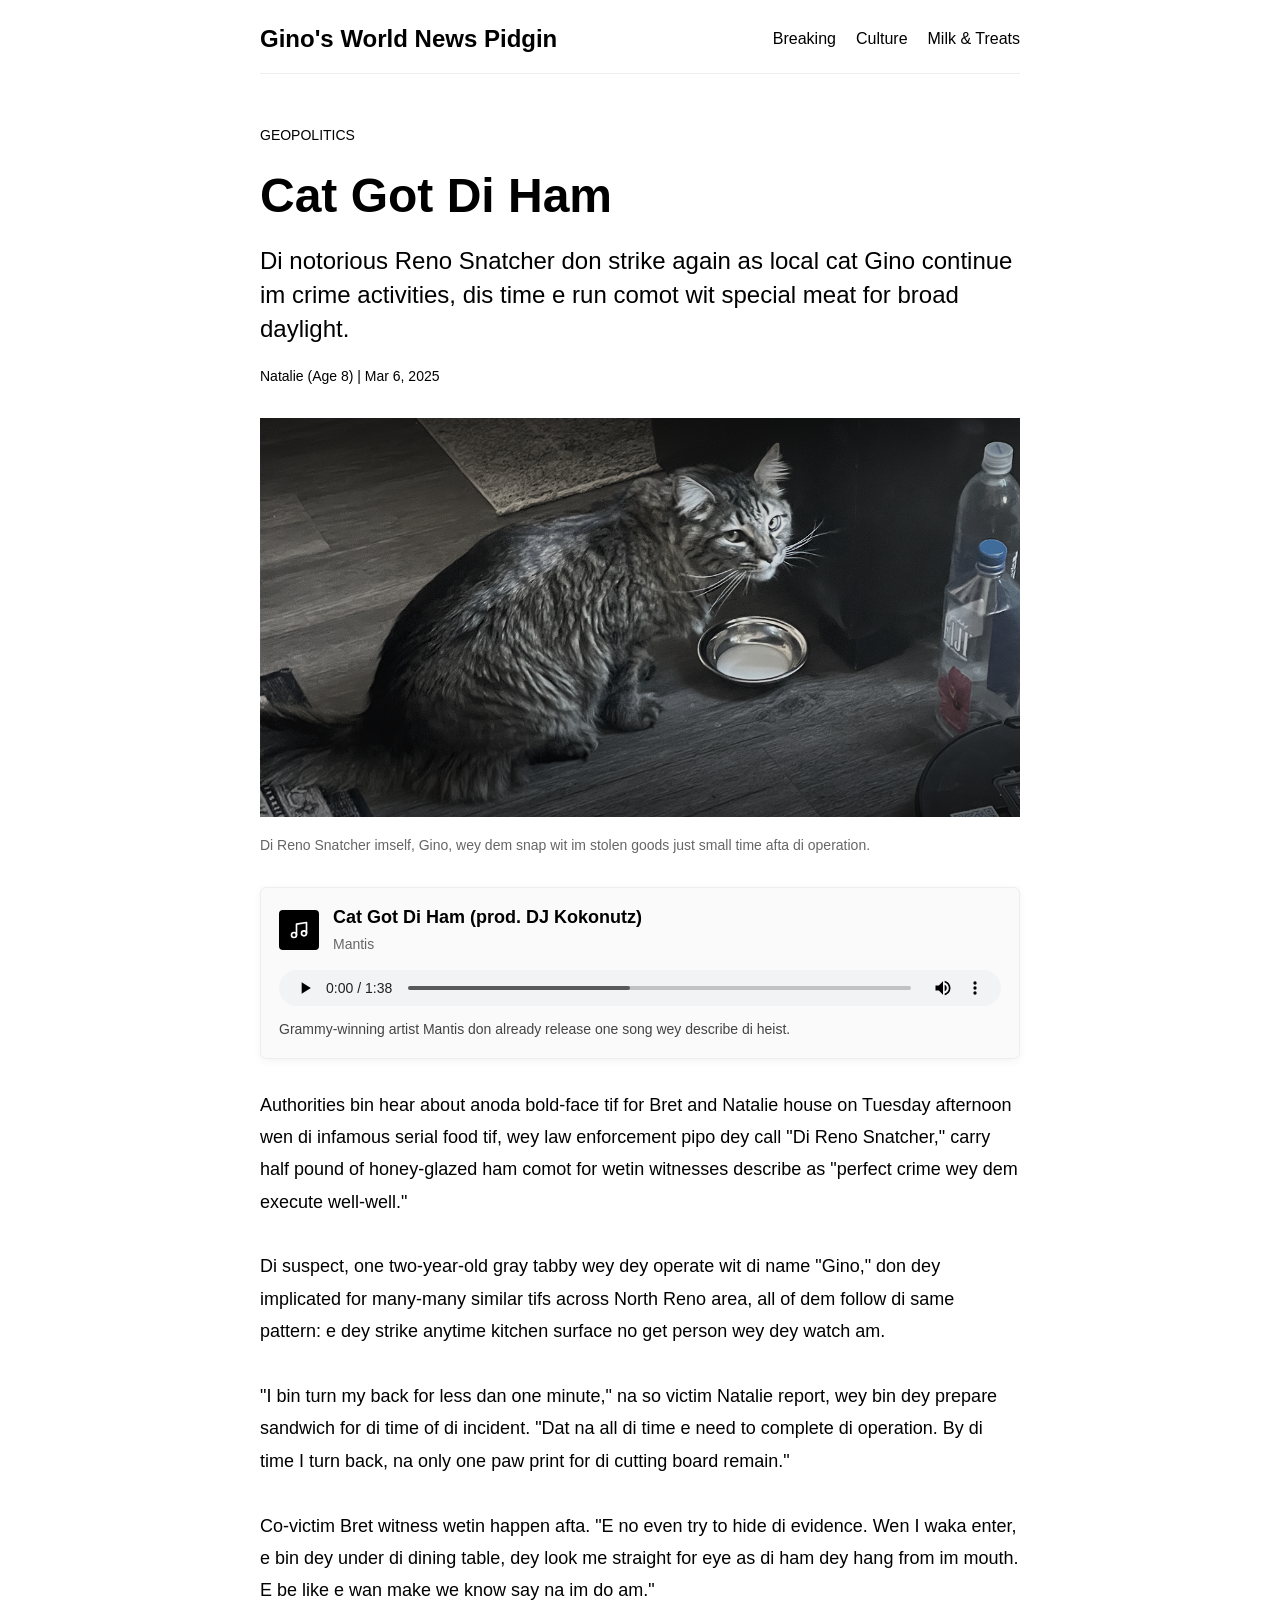
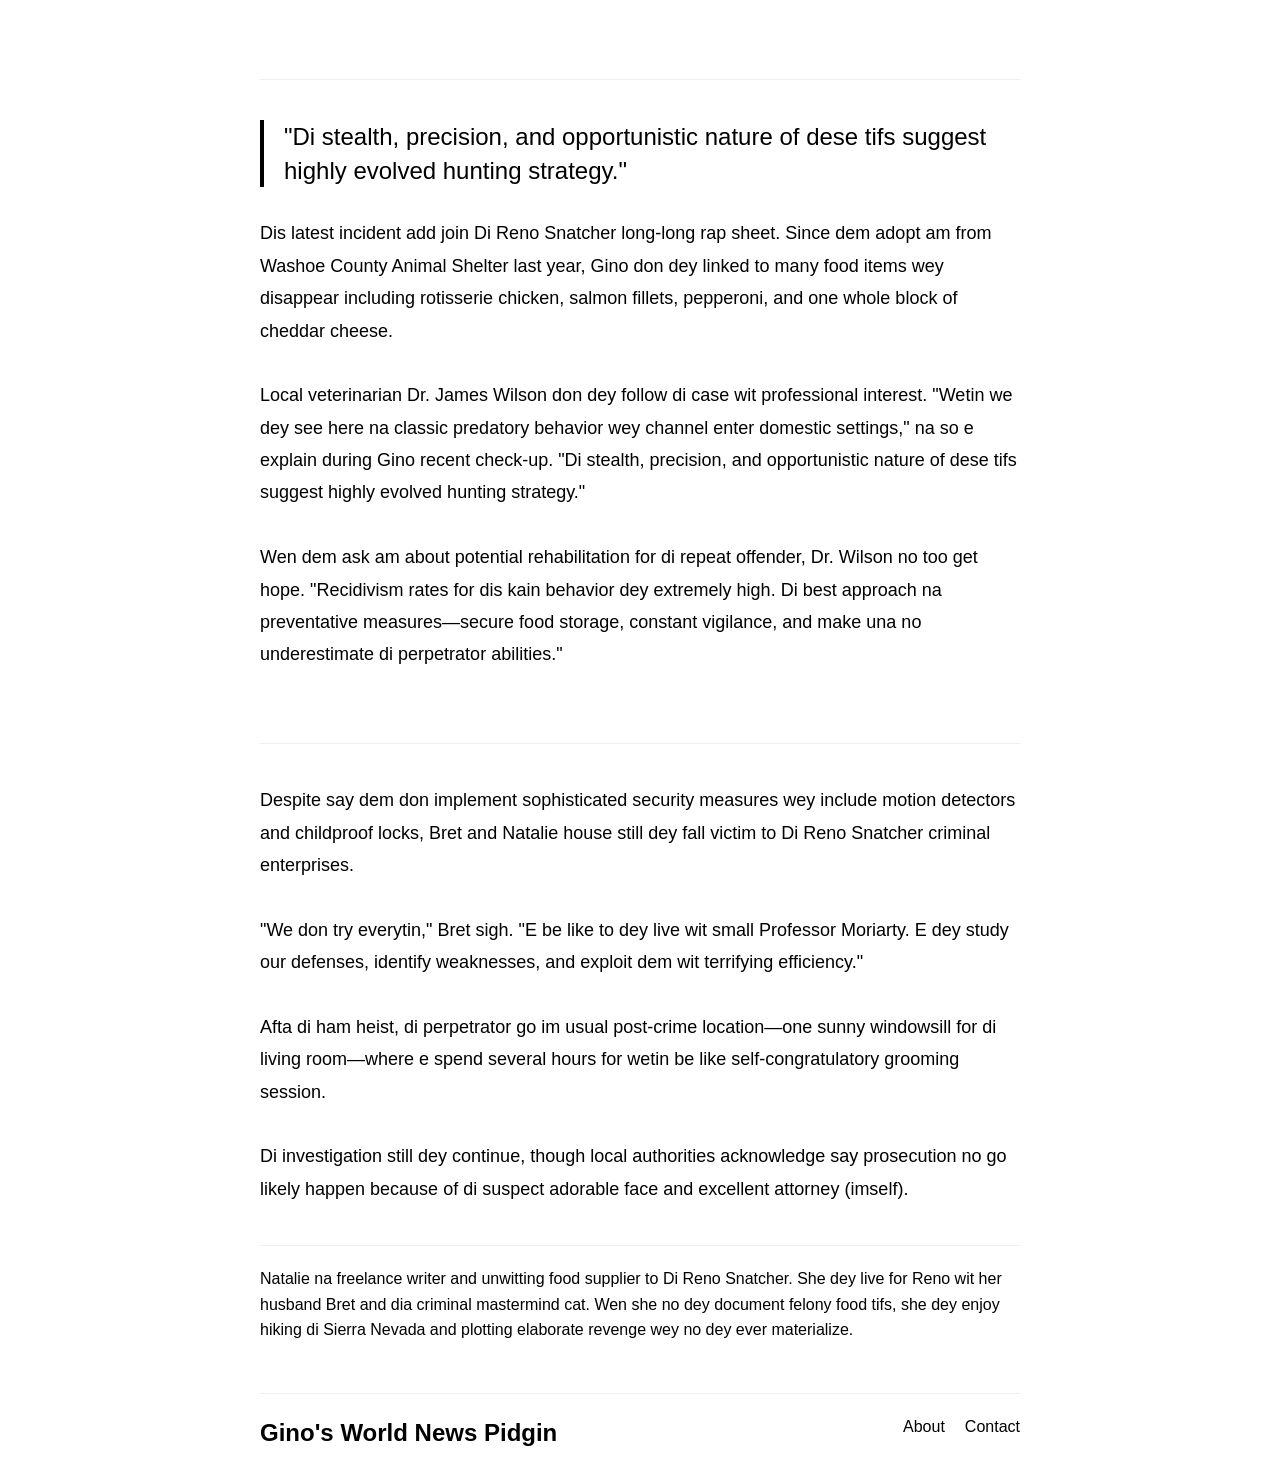
==== index.html @ ad558877 "Rename article.html to index.html" ====
<!DOCTYPE html>
<html lang="en">
  <head>
    <meta charset="UTF-8" />
    <meta name="viewport" content="width=device-width, initial-scale=1.0" />
    <title>Cat Got Di Ham :: Gino's World News Pidgin</title>
    <link rel="stylesheet" href="styles.css" />
  </head>
  <body>
    <header>
      <div class="site-name">Gino's World News Pidgin</div>
      <nav>
        <ul>
          <li><a href="#">Breaking</a></li>
          <li><a href="#">Culture</a></li>
          <li><a href="#">Milk & Treats</a></li>
        </ul>
      </nav>
    </header>

    <main>
      <article>
        <div class="category">GEOPOLITICS</div>

        <h1 class="headline">Cat Got Di Ham</h1>

        <h2 class="subtitle">
          Di notorious Reno Snatcher don strike again as local cat Gino continue
          im crime activities, dis time e run comot wit special meat for broad
          daylight.
        </h2>

        <div class="byline">Natalie (Age 8) | Mar 6, 2025</div>

        <figure class="featured-image">
          <img src="criminal.png" alt="Im a bad, bad boy." />
          <figcaption>
            Di Reno Snatcher imself, Gino, wey dem snap wit im stolen goods just
            small time afta di operation.
          </figcaption>
        </figure>

        <!-- Modern Audio Player Component -->
        <div class="audio-container">
          <div class="audio-meta">
            <div class="audio-icon">
              <svg
                xmlns="http://www.w3.org/2000/svg"
                width="20"
                height="20"
                viewBox="0 0 24 24"
                fill="none"
                stroke="currentColor"
                stroke-width="2"
                stroke-linecap="round"
                stroke-linejoin="round"
              >
                <path d="M9 18V5l12-2v13"></path>
                <circle cx="6" cy="18" r="3"></circle>
                <circle cx="18" cy="16" r="3"></circle>
              </svg>
            </div>
            <div class="audio-info">
              <div class="audio-title">Cat Got Di Ham (prod. DJ Kokonutz)</div>
              <div class="audio-artist">Mantis</div>
            </div>
          </div>
          <audio class="audio-player" controls preload="metadata">
            <source src="song.mp3" type="audio/mpeg" />
            Your browser no support audio player!
            <a href="song.mp3">Download di audio</a> instead.
          </audio>
          <div class="audio-description">
            Grammy-winning artist Mantis don already release one song wey
            describe di heist.
          </div>
        </div>

        <div class="article-body">
          <p>
            Authorities bin hear about anoda bold-face tif for Bret and Natalie
            house on Tuesday afternoon wen di infamous serial food tif, wey law
            enforcement pipo dey call "Di Reno Snatcher," carry half pound of
            honey-glazed ham comot for wetin witnesses describe as "perfect
            crime wey dem execute well-well."<br /><br />

            Di suspect, one two-year-old gray tabby wey dey operate wit di name
            "Gino," don dey implicated for many-many similar tifs across North
            Reno area, all of dem follow di same pattern: e dey strike anytime
            kitchen surface no get person wey dey watch am.<br /><br />

            "I bin turn my back for less dan one minute," na so victim Natalie
            report, wey bin dey prepare sandwich for di time of di incident.
            "Dat na all di time e need to complete di operation. By di time I
            turn back, na only one paw print for di cutting board remain."<br /><br />

            Co-victim Bret witness wetin happen afta. "E no even try to hide di
            evidence. Wen I waka enter, e bin dey under di dining table, dey
            look me straight for eye as di ham dey hang from im mouth. E be like
            e wan make we know say na im do am."<br /><br />
          </p>

          <hr class="section-divider" />

          <blockquote class="pull-quote">
            "Di stealth, precision, and opportunistic nature of dese tifs
            suggest highly evolved hunting strategy."
          </blockquote>

          <p>
            Dis latest incident add join Di Reno Snatcher long-long rap sheet.
            Since dem adopt am from Washoe County Animal Shelter last year, Gino
            don dey linked to many food items wey disappear including rotisserie
            chicken, salmon fillets, pepperoni, and one whole block of cheddar
            cheese.<br /><br />

            Local veterinarian Dr. James Wilson don dey follow di case wit
            professional interest. "Wetin we dey see here na classic predatory
            behavior wey channel enter domestic settings," na so e explain
            during Gino recent check-up. "Di stealth, precision, and
            opportunistic nature of dese tifs suggest highly evolved hunting
            strategy."<br /><br />

            Wen dem ask am about potential rehabilitation for di repeat
            offender, Dr. Wilson no too get hope. "Recidivism rates for dis kain
            behavior dey extremely high. Di best approach na preventative
            measures—secure food storage, constant vigilance, and make una no
            underestimate di perpetrator abilities."<br /><br />
          </p>

          <hr class="section-divider" />

          <p>
            Despite say dem don implement sophisticated security measures wey
            include motion detectors and childproof locks, Bret and Natalie
            house still dey fall victim to Di Reno Snatcher criminal
            enterprises.<br /><br />

            "We don try everytin," Bret sigh. "E be like to dey live wit small
            Professor Moriarty. E dey study our defenses, identify weaknesses,
            and exploit dem wit terrifying efficiency."<br /><br />

            Afta di ham heist, di perpetrator go im usual post-crime
            location—one sunny windowsill for di living room—where e spend
            several hours for wetin be like self-congratulatory grooming
            session.<br /><br />

            Di investigation still dey continue, though local authorities
            acknowledge say prosecution no go likely happen because of di
            suspect adorable face and excellent attorney (imself).
          </p>
        </div>

        <div class="author-bio">
          Natalie na freelance writer and unwitting food supplier to Di Reno
          Snatcher. She dey live for Reno wit her husband Bret and dia criminal
          mastermind cat. Wen she no dey document felony food tifs, she dey
          enjoy hiking di Sierra Nevada and plotting elaborate revenge wey no
          dey ever materialize.
        </div>
      </article>
    </main>

    <footer>
      <div class="site-name">Gino's World News Pidgin</div>
      <nav>
        <ul>
          <li><a href="#">About</a></li>
          <li><a href="#">Contact</a></li>
        </ul>
      </nav>
    </footer>
  </body>
</html>
---- styles.css ----
/* Basic Reset */
* {
  margin: 0;
  padding: 0;
  box-sizing: border-box;
}

body {
  font-family: Arial, sans-serif;
  line-height: 1.6;
  color: #000;
  background-color: #fff;
  max-width: 800px;
  margin: 0 auto;
  padding: 20px;
}

/* Header */
header {
  display: flex;
  justify-content: space-between;
  align-items: center;
  margin-bottom: 50px;
  border-bottom: 1px solid #eee;
  padding-bottom: 15px;
}

.site-name {
  font-size: 24px;
  font-weight: bold;
}

nav ul {
  display: flex;
  list-style: none;
}

nav ul li {
  margin-left: 20px;
}

nav ul li a {
  text-decoration: none;
  color: #000;
}

/* Article */
.category {
  font-size: 14px;
  margin-bottom: 20px;
  text-transform: uppercase;
}

.headline {
  font-size: 48px;
  font-weight: bold;
  line-height: 1.2;
  margin-bottom: 20px;
}

.subtitle {
  font-size: 24px;
  font-weight: normal;
  margin-bottom: 20px;
  line-height: 1.4;
}

.byline {
  font-size: 14px;
  margin-bottom: 30px;
}

.featured-image {
  margin-bottom: 30px;
}

.featured-image img {
  width: 100%;
  height: auto;
}

.featured-image figcaption {
  font-size: 14px;
  color: #666;
  margin-top: 10px;
}

.article-body {
  font-size: 18px;
  line-height: 1.8;
}

.article-body p {
  margin-bottom: 25px;
}

.section-divider {
  border: none;
  border-top: 1px solid #eee;
  margin: 40px 0;
}

.pull-quote {
  font-size: 24px;
  line-height: 1.4;
  padding-left: 20px;
  border-left: 4px solid #000;
  margin: 30px 0;
}

.author-bio {
  font-size: 16px;
  margin-top: 40px;
  padding-top: 20px;
  border-top: 1px solid #eee;
}

/* Footer */
footer {
  margin-top: 50px;
  padding-top: 20px;
  border-top: 1px solid #eee;
  display: flex;
  justify-content: space-between;
}

/* Audio Player Styling */
.audio-container {
  margin: 30px 0;
  padding: 18px;
  background-color: #fafafa;
  border: 1px solid #eee;
  border-radius: 6px;
  box-shadow: 0 2px 8px rgba(0, 0, 0, 0.05);
}

.audio-meta {
  display: flex;
  align-items: center;
  margin-bottom: 15px;
}

.audio-icon {
  width: 40px;
  height: 40px;
  border-radius: 4px;
  background-color: #000;
  color: #fff;
  display: flex;
  align-items: center;
  justify-content: center;
  margin-right: 14px;
  flex-shrink: 0;
}

.audio-info {
  flex-grow: 1;
}

.audio-title {
  font-size: 18px;
  font-weight: bold;
  margin-bottom: 4px;
  line-height: 1.3;
}

.audio-artist {
  font-size: 14px;
  color: #666;
}

.audio-player {
  width: 100%;
  height: 36px;
}

@media (max-width: 600px) {
  .audio-container {
    padding: 14px;
  }

  .audio-icon {
    width: 36px;
    height: 36px;
  }
}

/* Audio player description line */
.audio-description {
  font-size: 14px;
  color: #444;
  margin-top: 6px;
  line-height: 1.4;
}
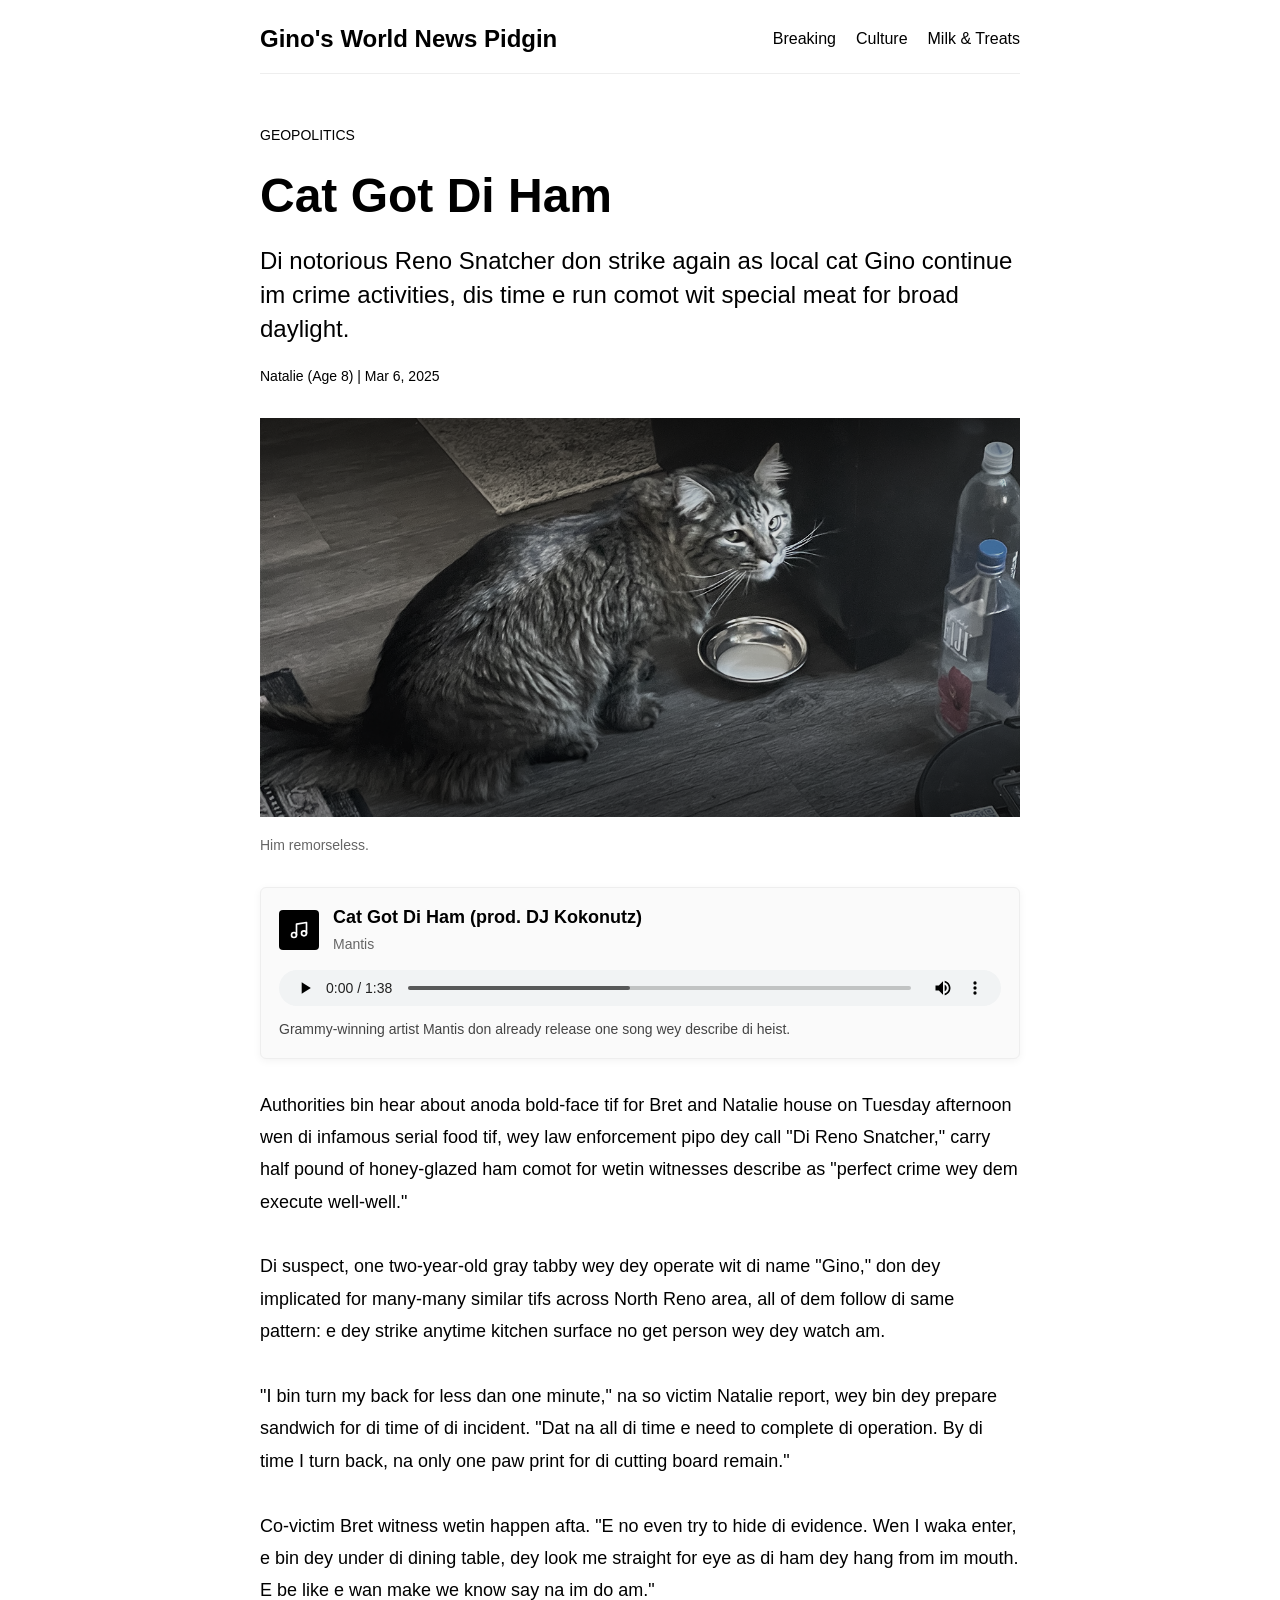
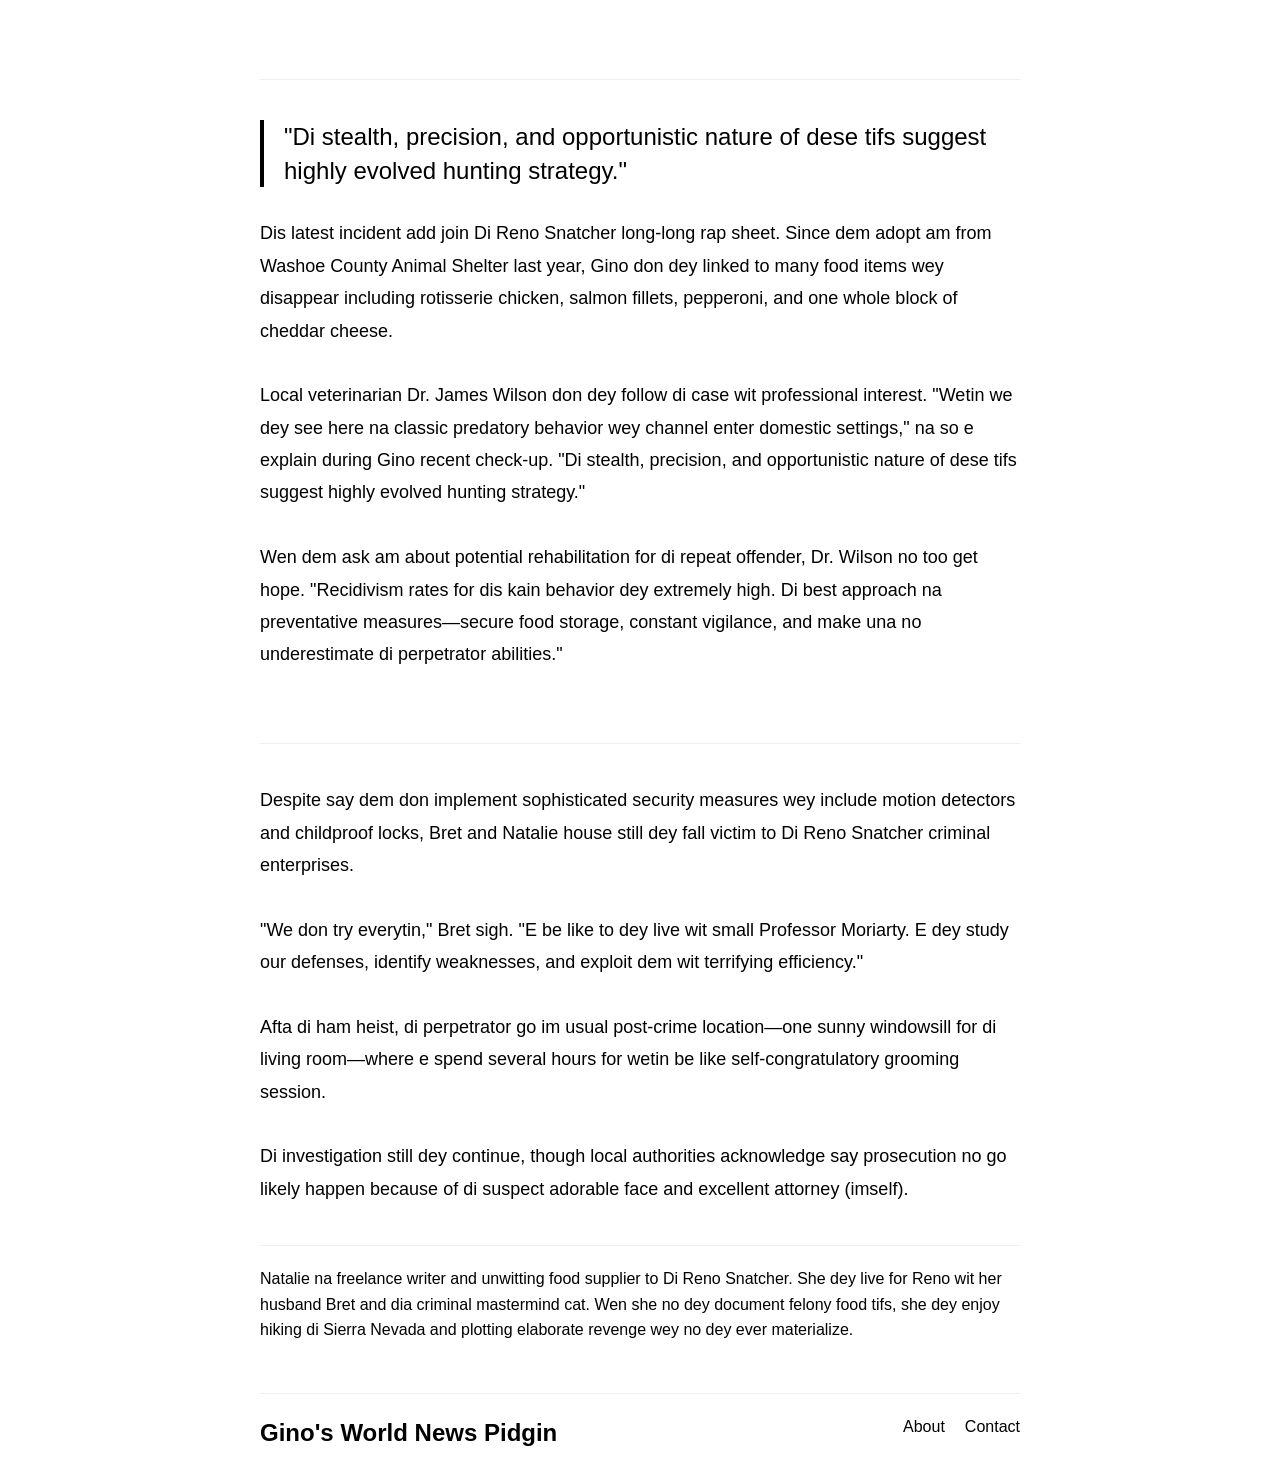
==== commit bffaf2f9: "Add files via upload" ====
--- a/index.html
+++ b/index.html
@@ -34,10 +34,7 @@
 
         <figure class="featured-image">
           <img src="criminal.png" alt="Im a bad, bad boy." />
-          <figcaption>
-            Di Reno Snatcher imself, Gino, wey dem snap wit im stolen goods just
-            small time afta di operation.
-          </figcaption>
+          <figcaption>Him remorseless.</figcaption>
         </figure>
 
         <!-- Modern Audio Player Component -->
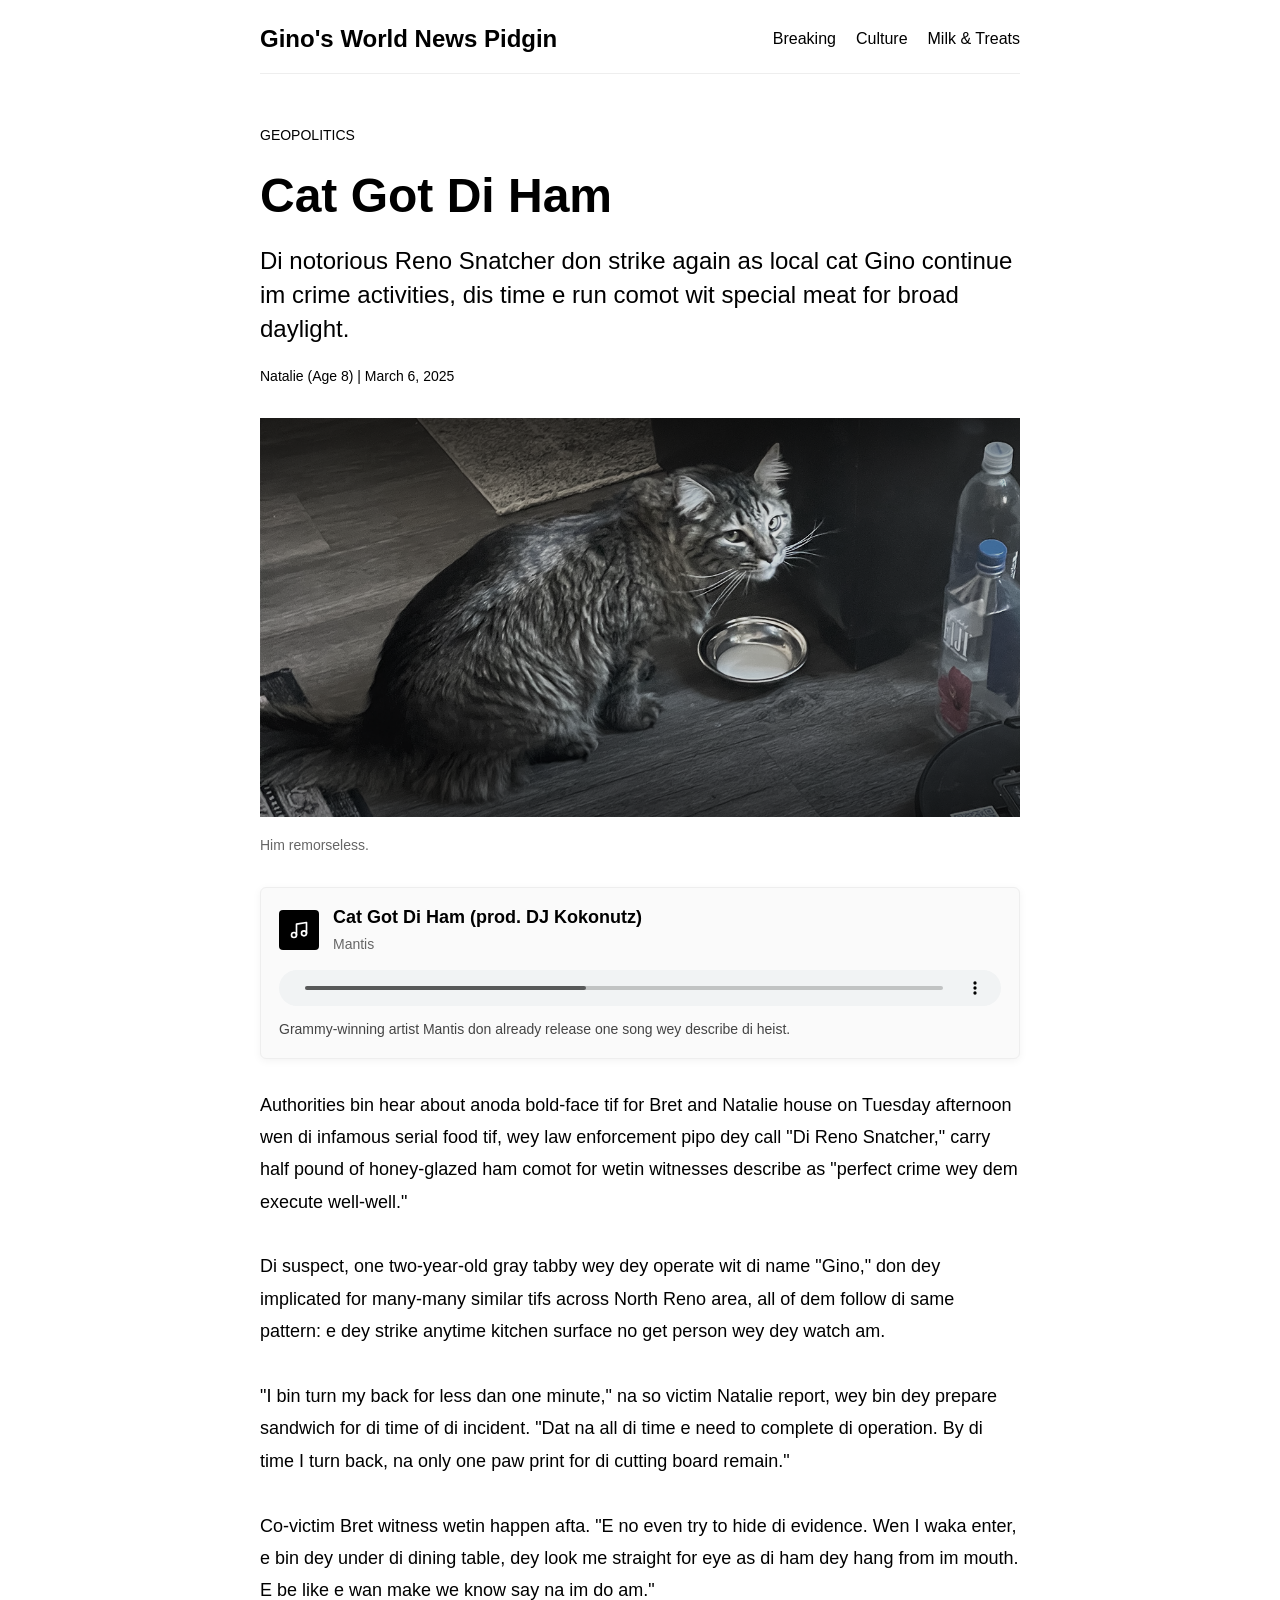
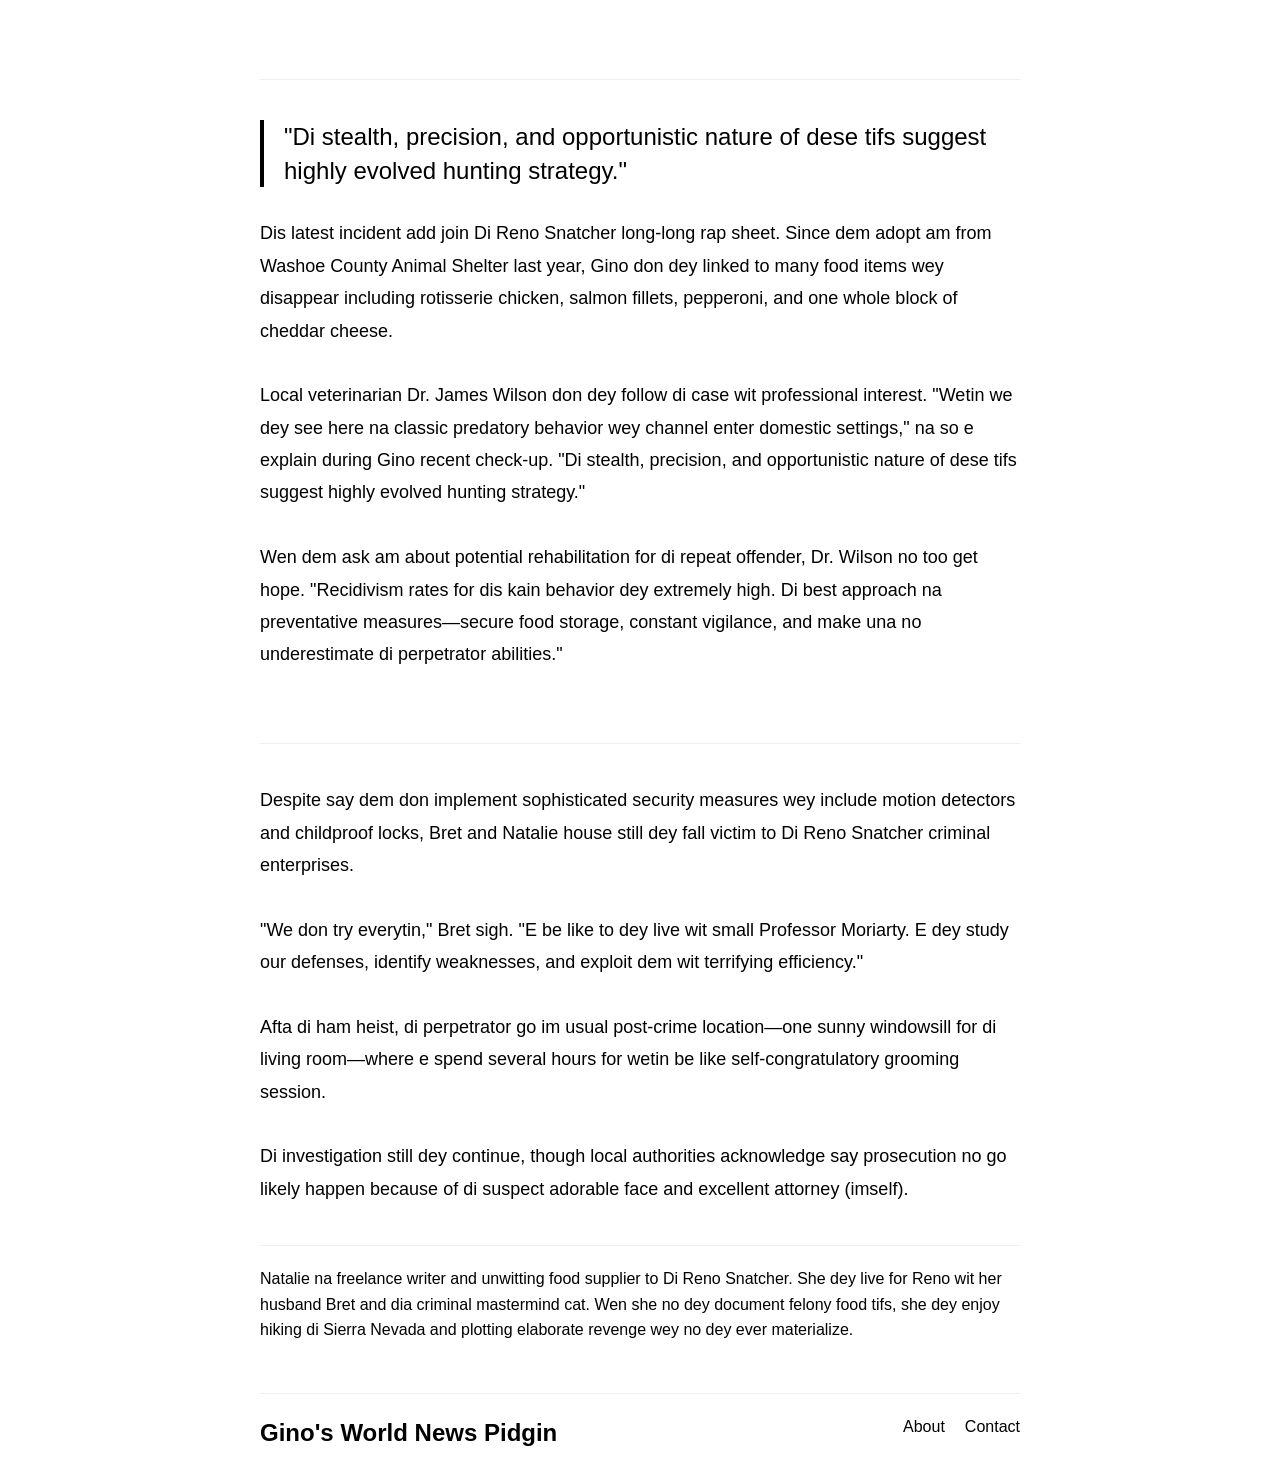
==== commit 6c444e44: "Update index.html update date" ====
--- a/index.html
+++ b/index.html
@@ -30,7 +30,7 @@
           daylight.
         </h2>
 
-        <div class="byline">Natalie (Age 8) | Mar 6, 2025</div>
+        <div class="byline">Natalie (Age 8) | March 6, 2025</div>
 
         <figure class="featured-image">
           <img src="criminal.png" alt="Im a bad, bad boy." />
